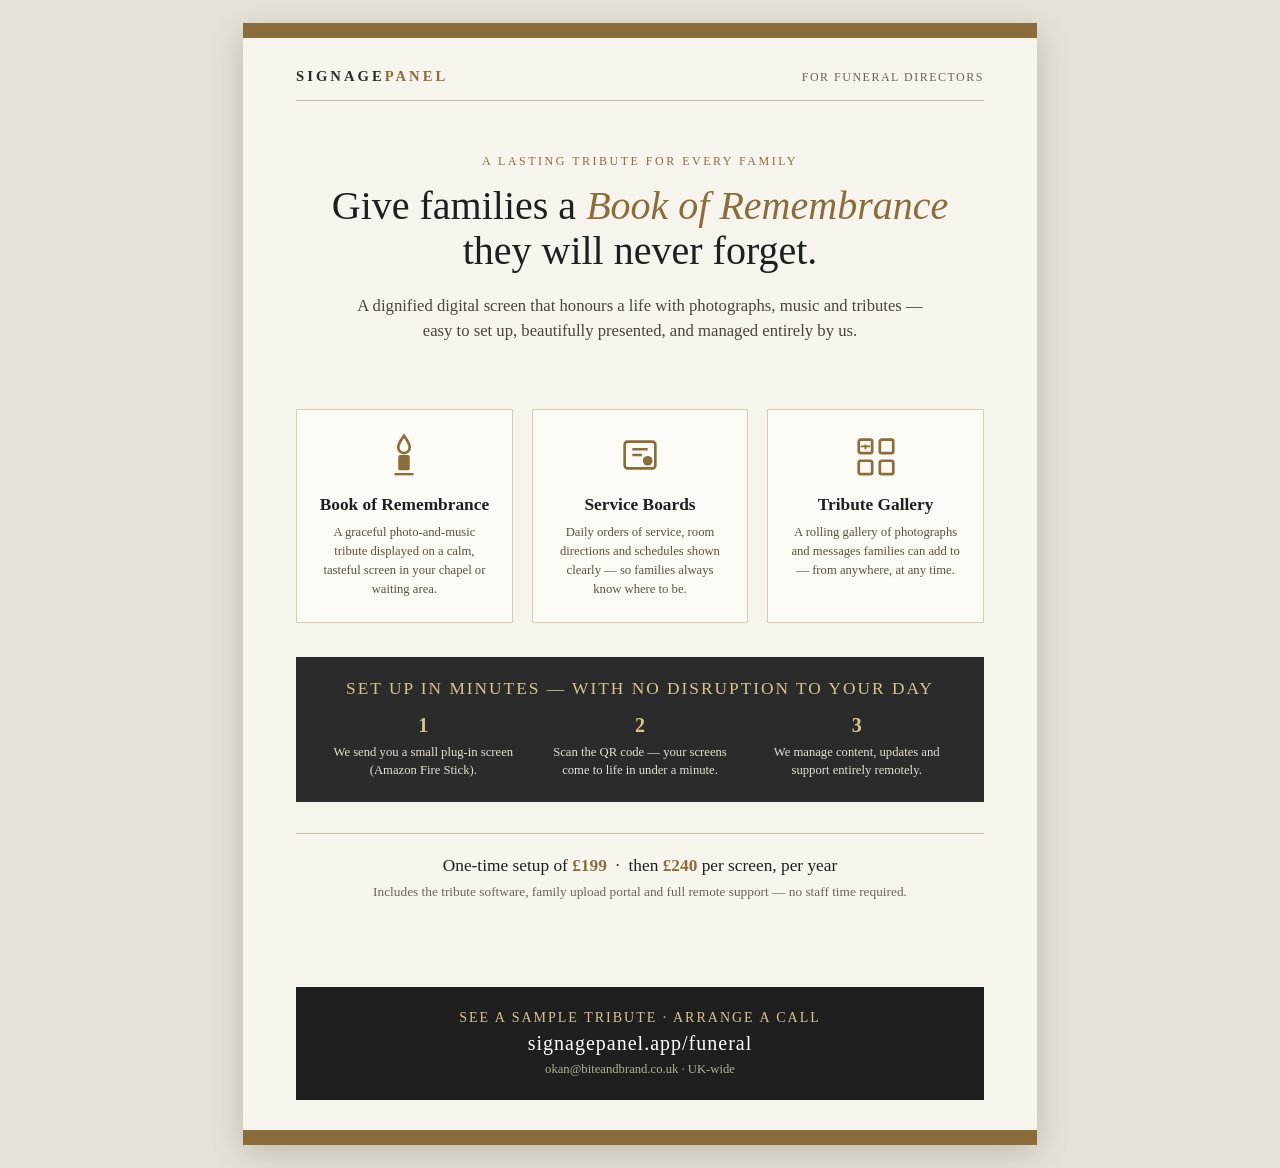
==== public/funeral.html @ acb1e735 "Add funeral directors flyer page + /funeral redirect" ====
<!DOCTYPE html>
<html lang="en">
<head>
<meta charset="UTF-8">
<meta name="viewport" content="width=device-width, initial-scale=1.0">
<title>SignagePanel for Funeral Directors — Digital Book of Remembrance</title>
<style>
  /* ---------- print / page setup ---------- */
  @page { size: A4; margin: 0; }
  * { margin: 0; padding: 0; box-sizing: border-box; }
  html, body { width: 100%; min-height: 100%; background: #E7E2D7; }
  body {
    font-family: Georgia, 'Times New Roman', serif;
    color: #2B2B2B;
    -webkit-print-color-adjust: exact;
    print-color-adjust: exact;
  }
  .page {
    width: 210mm; height: 297mm;
    margin: 0 auto;
    padding: 12mm 14mm;
    display: flex; flex-direction: column;
    position: relative;
    overflow: hidden;
    background: #F7F4EE;
  }

  /* on screen, keep the sheet centered; on paper, remove the backdrop */
  @media screen {
    .page { box-shadow: 0 2mm 8mm rgba(0,0,0,.18); margin-top: 6mm; margin-bottom: 6mm; }
  }

  /* subtle top border ornament */
  .page::before {
    content: '';
    position: absolute; top: 0; left: 0; right: 0;
    height: 4mm; background: #8A6D3B;
  }
  .page::after {
    content: '';
    position: absolute; bottom: 0; left: 0; right: 0;
    height: 4mm; background: #8A6D3B;
  }

  /* ---------- header ---------- */
  .brand {
    display: flex; justify-content: space-between; align-items: baseline;
    border-bottom: 1px solid #C9BCA4;
    padding-bottom: 4mm;
  }
  .brand-left { font-size: 11pt; letter-spacing: 3px; text-transform: uppercase; color: #2B2B2B; font-weight: 700; }
  .brand-left span { color: #8A6D3B; }
  .brand-right { font-size: 9pt; letter-spacing: 1.5px; text-transform: uppercase; color: #6E6455; }

  .hero { text-align: center; padding: 14mm 0 8mm; }
  .eyebrow { font-size: 9pt; letter-spacing: 2.5px; text-transform: uppercase; color: #8A6D3B; margin-bottom: 4mm; }
  h1 {
    font-size: 30pt; font-weight: 400; line-height: 1.12; color: #1F1F1F;
    font-family: Georgia, 'Times New Roman', serif;
  }
  h1 em { font-style: italic; color: #8A6D3B; }
  .sub { margin-top: 5mm; font-size: 12.5pt; line-height: 1.55; color: #4A443A; max-width: 150mm; margin-left: auto; margin-right: auto; }

  /* ---------- feature cards ---------- */
  .cards {
    display: grid; grid-template-columns: 1fr 1fr 1fr; gap: 5mm; margin-top: 9mm;
  }
  .card {
    border: 1px solid #D8CDB6; background: #FCFAF5; padding: 6mm 5mm;
    text-align: center;
  }
  .card-icon { margin-bottom: 3.5mm; }
  .card h3 { font-size: 13pt; font-weight: 700; color: #1F1F1F; margin-bottom: 2mm; }
  .card p { font-size: 9.5pt; line-height: 1.5; color: #5A5243; }

  /* ---------- how it works ---------- */
  .how { margin-top: 9mm; background: #2B2B2B; color: #F7F4EE; padding: 6mm 8mm; }
  .how h2 { font-size: 13pt; letter-spacing: 2px; text-transform: uppercase; color: #D9C391; margin-bottom: 4mm; font-weight: 400; text-align: center; }
  .how-steps { display: grid; grid-template-columns: repeat(3, 1fr); gap: 6mm; text-align: center; }
  .step .num { font-size: 15pt; color: #D9C391; font-weight: 700; }
  .step p { font-size: 9.5pt; line-height: 1.45; color: #E6DFD2; margin-top: 1.5mm; }

  /* ---------- pricing ---------- */
  .price {
    margin-top: 8mm; text-align: center;
    border-top: 1px solid #C9BCA4; padding-top: 6mm;
  }
  .price .line1 { font-size: 13pt; color: #1F1F1F; }
  .price .line1 b { color: #8A6D3B; }
  .price .line2 { margin-top: 2mm; font-size: 10pt; color: #6E6455; }

  /* ---------- footer / cta ---------- */
  .cta {
    margin-top: auto; text-align: center;
    background: #1F1F1F; color: #F7F4EE; padding: 6mm;
  }
  .cta .tag { font-size: 10.5pt; letter-spacing: 2px; text-transform: uppercase; color: #D9C391; }
  .cta .url { font-size: 15pt; color: #FFFFFF; margin-top: 1.5mm; font-family: Georgia, serif; letter-spacing: 1px; }
  .cta .contact { font-size: 9.5pt; color: #B9AE97; margin-top: 2mm; }
</style>
</head>
<body>
<div class="page">

  <div class="brand">
    <div class="brand-left">Signage<span>Panel</span></div>
    <div class="brand-right">for Funeral Directors</div>
  </div>

  <div class="hero">
    <div class="eyebrow">A lasting tribute for every family</div>
    <h1>Give families a <em>Book of Remembrance</em><br>they will never forget.</h1>
    <p class="sub">
      A dignified digital screen that honours a life with photographs, music and
      tributes — easy to set up, beautifully presented, and managed entirely by us.
    </p>
  </div>

  <div class="cards">
    <div class="card">
      <div class="card-icon">
        <!-- candle / flame -->
        <svg width="46" height="46" viewBox="0 0 24 24" fill="none" stroke="#8A6D3B" stroke-width="1.4">
          <path d="M12 2c1.5 2 3 4 3 6a3 3 0 0 1-6 0c0-2 1.5-4 3-6z"/>
          <rect x="9" y="12" width="6" height="8" rx="1" fill="#8A6D3B" stroke="none"/>
          <path d="M7 22h10" stroke="#8A6D3B" stroke-width="1.2"/>
        </svg>
      </div>
      <h3>Book of Remembrance</h3>
      <p>A graceful photo-and-music tribute displayed on a calm, tasteful screen in your chapel or waiting area.</p>
    </div>
    <div class="card">
      <div class="card-icon">
        <!-- service board / frame -->
        <svg width="46" height="46" viewBox="0 0 24 24" fill="none" stroke="#8A6D3B" stroke-width="1.4">
          <rect x="4" y="5" width="16" height="14" rx="1.5"/>
          <path d="M8 9h8M8 12h5"/>
          <circle cx="16" cy="15" r="2.5" fill="#8A6D3B" stroke="none"/>
        </svg>
      </div>
      <h3>Service Boards</h3>
      <p>Daily orders of service, room directions and schedules shown clearly — so families always know where to be.</p>
    </div>
    <div class="card">
      <div class="card-icon">
        <!-- tribute gallery / photo frames -->
        <svg width="46" height="46" viewBox="0 0 24 24" fill="none" stroke="#8A6D3B" stroke-width="1.4">
          <rect x="3" y="4" width="7" height="7" rx="1"/>
          <rect x="14" y="4" width="7" height="7" rx="1"/>
          <rect x="3" y="15" width="7" height="7" rx="1"/>
          <rect x="14" y="15" width="7" height="7" rx="1"/>
          <path d="M6.5 9V6.5M4 7.5h5" stroke="#8A6D3B" stroke-width="1"/>
        </svg>
      </div>
      <h3>Tribute Gallery</h3>
      <p>A rolling gallery of photographs and messages families can add to — from anywhere, at any time.</p>
    </div>
  </div>

  <div class="how">
    <h2>Set up in minutes — with no disruption to your day</h2>
    <div class="how-steps">
      <div class="step">
        <div class="num">1</div>
        <p>We send you a small plug-in screen (Amazon Fire Stick).</p>
      </div>
      <div class="step">
        <div class="num">2</div>
        <p>Scan the QR code — your screens come to life in under a minute.</p>
      </div>
      <div class="step">
        <div class="num">3</div>
        <p>We manage content, updates and support entirely remotely.</p>
      </div>
    </div>
  </div>

  <div class="price">
    <div class="line1">One-time setup of <b>&pound;199</b> &nbsp;·&nbsp; then <b>&pound;240</b> per screen, per year</div>
    <div class="line2">Includes the tribute software, family upload portal and full remote support &mdash; no staff time required.</div>
  </div>

  <div class="cta">
    <div class="tag">See a sample tribute &middot; arrange a call</div>
    <div class="url">signagepanel.app/funeral</div>
    <div class="contact">okan@biteandbrand.co.uk &middot; UK-wide</div>
  </div>

</div>
</body>
</html>
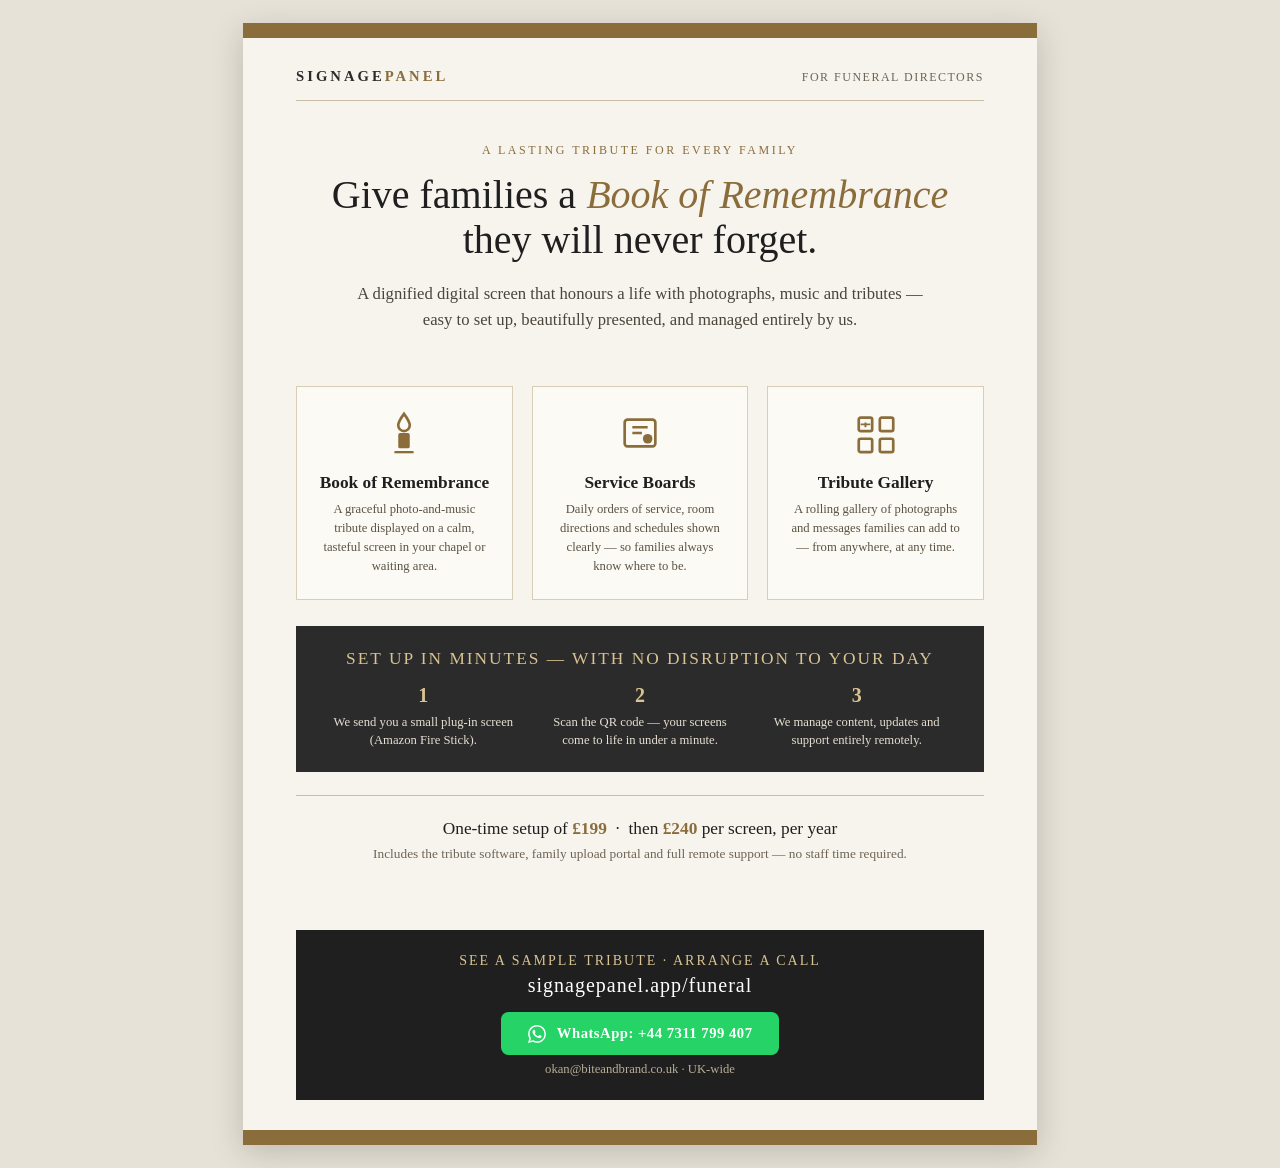
==== commit d20e89b1: "Add WhatsApp contact button to funeral flyer page" ====
--- a/public/funeral.html
+++ b/public/funeral.html
@@ -52,7 +52,7 @@
   .brand-left span { color: #8A6D3B; }
   .brand-right { font-size: 9pt; letter-spacing: 1.5px; text-transform: uppercase; color: #6E6455; }
 
-  .hero { text-align: center; padding: 14mm 0 8mm; }
+  .hero { text-align: center; padding: 11mm 0 7mm; }
   .eyebrow { font-size: 9pt; letter-spacing: 2.5px; text-transform: uppercase; color: #8A6D3B; margin-bottom: 4mm; }
   h1 {
     font-size: 30pt; font-weight: 400; line-height: 1.12; color: #1F1F1F;
@@ -63,7 +63,7 @@
 
   /* ---------- feature cards ---------- */
   .cards {
-    display: grid; grid-template-columns: 1fr 1fr 1fr; gap: 5mm; margin-top: 9mm;
+    display: grid; grid-template-columns: 1fr 1fr 1fr; gap: 5mm; margin-top: 7mm;
   }
   .card {
     border: 1px solid #D8CDB6; background: #FCFAF5; padding: 6mm 5mm;
@@ -74,7 +74,7 @@
   .card p { font-size: 9.5pt; line-height: 1.5; color: #5A5243; }
 
   /* ---------- how it works ---------- */
-  .how { margin-top: 9mm; background: #2B2B2B; color: #F7F4EE; padding: 6mm 8mm; }
+  .how { margin-top: 7mm; background: #2B2B2B; color: #F7F4EE; padding: 6mm 8mm; }
   .how h2 { font-size: 13pt; letter-spacing: 2px; text-transform: uppercase; color: #D9C391; margin-bottom: 4mm; font-weight: 400; text-align: center; }
   .how-steps { display: grid; grid-template-columns: repeat(3, 1fr); gap: 6mm; text-align: center; }
   .step .num { font-size: 15pt; color: #D9C391; font-weight: 700; }
@@ -82,7 +82,7 @@
 
   /* ---------- pricing ---------- */
   .price {
-    margin-top: 8mm; text-align: center;
+    margin-top: 6mm; text-align: center;
     border-top: 1px solid #C9BCA4; padding-top: 6mm;
   }
   .price .line1 { font-size: 13pt; color: #1F1F1F; }
@@ -96,6 +96,15 @@
   }
   .cta .tag { font-size: 10.5pt; letter-spacing: 2px; text-transform: uppercase; color: #D9C391; }
   .cta .url { font-size: 15pt; color: #FFFFFF; margin-top: 1.5mm; font-family: Georgia, serif; letter-spacing: 1px; }
+  .cta .wa {
+    display: inline-flex; align-items: center; justify-content: center; gap: 3mm;
+    margin-top: 4mm;
+    background: #25D366; color: #FFFFFF;
+    font-size: 11pt; font-weight: 700; letter-spacing: 0.5px;
+    padding: 3.2mm 7mm; border-radius: 2mm;
+    text-decoration: none;
+  }
+  .cta .wa svg { flex-shrink: 0; }
   .cta .contact { font-size: 9.5pt; color: #B9AE97; margin-top: 2mm; }
 </style>
 </head>
@@ -183,6 +192,10 @@
   <div class="cta">
     <div class="tag">See a sample tribute &middot; arrange a call</div>
     <div class="url">signagepanel.app/funeral</div>
+    <a class="wa" href="https://wa.me/447311799407" target="_blank" rel="noopener noreferrer">
+      <svg viewBox="0 0 24 24" fill="currentColor" class="wa-icon" width="18" height="18"><path d="M17.472 14.382c-.297-.149-1.758-.867-2.03-.967-.273-.099-.471-.148-.67.15-.197.297-.767.966-.94 1.164-.173.199-.347.223-.644.075-.297-.15-1.255-.463-2.39-1.475-.883-.788-1.48-1.761-1.653-2.059-.173-.297-.018-.458.13-.606.134-.133.298-.347.446-.52.149-.174.198-.298.298-.497.099-.198.05-.371-.025-.52-.075-.149-.669-1.612-.916-2.207-.242-.579-.487-.5-.669-.51-.173-.008-.371-.01-.57-.01-.198 0-.52.074-.792.372-.272.297-1.04 1.016-1.04 2.479 0 1.462 1.065 2.875 1.213 3.074.149.198 2.096 3.2 5.077 4.487.709.306 1.262.489 1.694.625.712.227 1.36.195 1.871.118.571-.085 1.758-.719 2.006-1.413.248-.694.248-1.289.173-1.413-.074-.124-.272-.198-.57-.347m-5.421 7.403h-.004a9.87 9.87 0 01-5.031-1.378l-.361-.214-3.741.982.998-3.648-.235-.374a9.86 9.86 0 01-1.51-5.26c.001-5.45 4.436-9.884 9.888-9.884 2.64 0 5.122 1.03 6.988 2.898a9.825 9.825 0 012.893 6.994c-.003 5.45-4.437 9.884-9.885 9.884m8.413-18.297A11.815 11.815 0 0012.05 0C5.495 0 .16 5.335.157 11.892c0 2.096.547 4.142 1.588 5.945L.057 24l6.305-1.654a11.882 11.882 0 005.683 1.448h.005c6.554 0 11.89-5.335 11.893-11.893a11.821 11.821 0 00-3.48-8.413z"/></svg>
+      WhatsApp: +44 7311 799 407
+    </a>
     <div class="contact">okan@biteandbrand.co.uk &middot; UK-wide</div>
   </div>
 
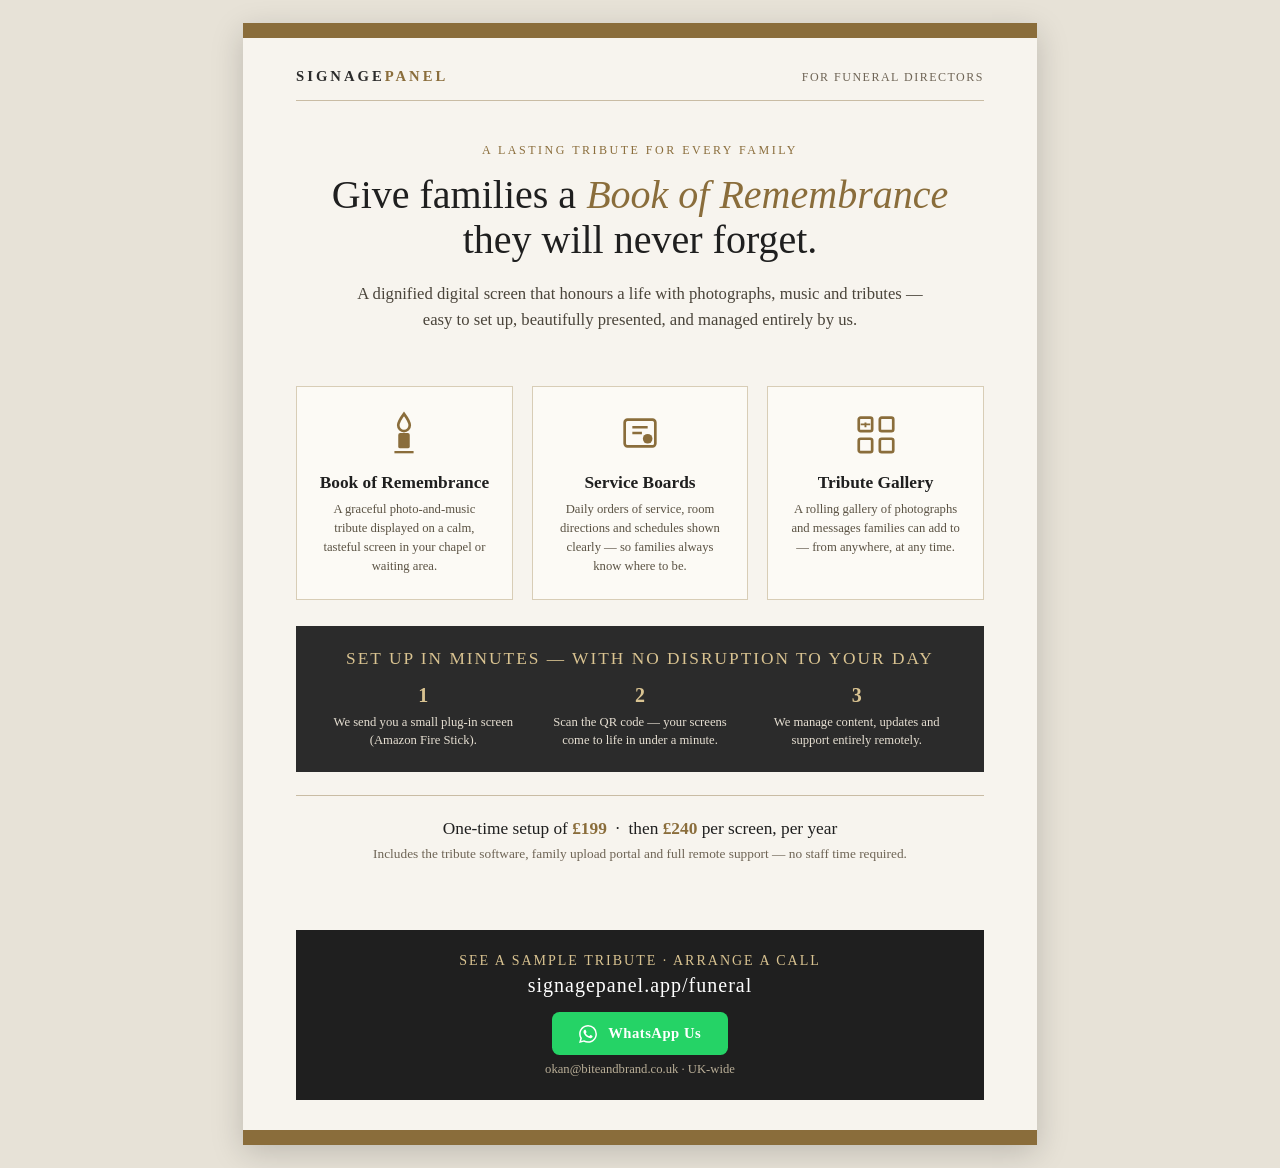
==== commit 12b95ca5: "Hide phone number on funeral flyer WhatsApp button" ====
--- a/public/funeral.html
+++ b/public/funeral.html
@@ -194,7 +194,7 @@
     <div class="url">signagepanel.app/funeral</div>
     <a class="wa" href="https://wa.me/447311799407" target="_blank" rel="noopener noreferrer">
       <svg viewBox="0 0 24 24" fill="currentColor" class="wa-icon" width="18" height="18"><path d="M17.472 14.382c-.297-.149-1.758-.867-2.03-.967-.273-.099-.471-.148-.67.15-.197.297-.767.966-.94 1.164-.173.199-.347.223-.644.075-.297-.15-1.255-.463-2.39-1.475-.883-.788-1.48-1.761-1.653-2.059-.173-.297-.018-.458.13-.606.134-.133.298-.347.446-.52.149-.174.198-.298.298-.497.099-.198.05-.371-.025-.52-.075-.149-.669-1.612-.916-2.207-.242-.579-.487-.5-.669-.51-.173-.008-.371-.01-.57-.01-.198 0-.52.074-.792.372-.272.297-1.04 1.016-1.04 2.479 0 1.462 1.065 2.875 1.213 3.074.149.198 2.096 3.2 5.077 4.487.709.306 1.262.489 1.694.625.712.227 1.36.195 1.871.118.571-.085 1.758-.719 2.006-1.413.248-.694.248-1.289.173-1.413-.074-.124-.272-.198-.57-.347m-5.421 7.403h-.004a9.87 9.87 0 01-5.031-1.378l-.361-.214-3.741.982.998-3.648-.235-.374a9.86 9.86 0 01-1.51-5.26c.001-5.45 4.436-9.884 9.888-9.884 2.64 0 5.122 1.03 6.988 2.898a9.825 9.825 0 012.893 6.994c-.003 5.45-4.437 9.884-9.885 9.884m8.413-18.297A11.815 11.815 0 0012.05 0C5.495 0 .16 5.335.157 11.892c0 2.096.547 4.142 1.588 5.945L.057 24l6.305-1.654a11.882 11.882 0 005.683 1.448h.005c6.554 0 11.89-5.335 11.893-11.893a11.821 11.821 0 00-3.48-8.413z"/></svg>
-      WhatsApp: +44 7311 799 407
+      WhatsApp Us
     </a>
     <div class="contact">okan@biteandbrand.co.uk &middot; UK-wide</div>
   </div>
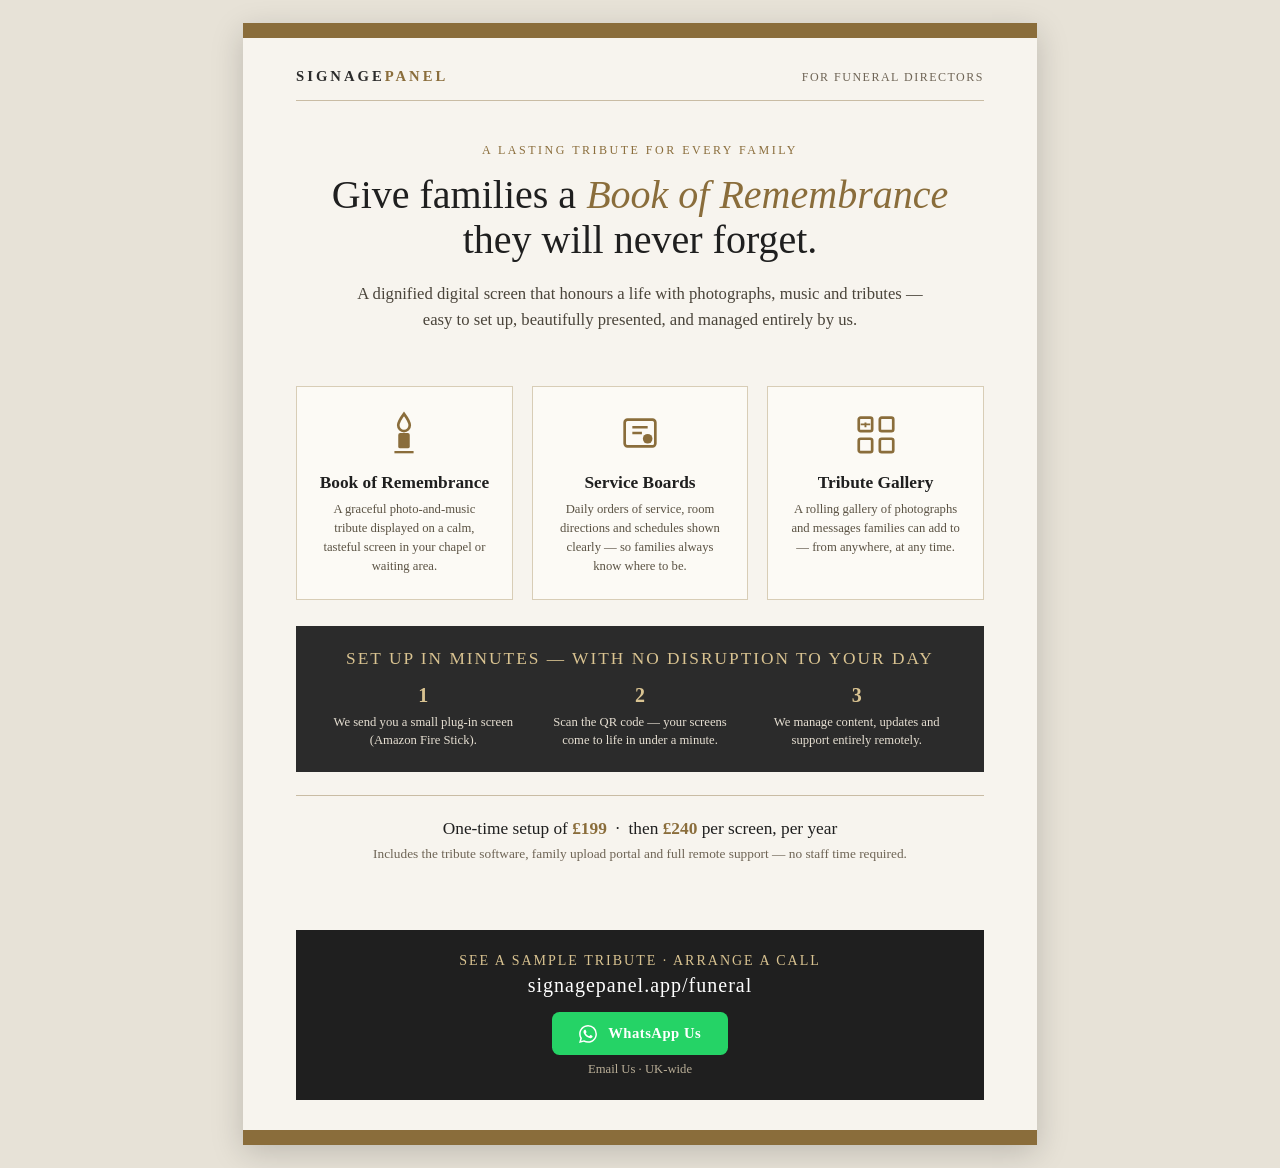
==== commit 345fbc25: "Hide email on funeral flyer, show Email Us link instead" ====
--- a/public/funeral.html
+++ b/public/funeral.html
@@ -106,6 +106,7 @@
   }
   .cta .wa svg { flex-shrink: 0; }
   .cta .contact { font-size: 9.5pt; color: #B9AE97; margin-top: 2mm; }
+  .cta .email-link { color: #B9AE97; text-decoration: none; }
 </style>
 </head>
 <body>
@@ -196,7 +197,7 @@
       <svg viewBox="0 0 24 24" fill="currentColor" class="wa-icon" width="18" height="18"><path d="M17.472 14.382c-.297-.149-1.758-.867-2.03-.967-.273-.099-.471-.148-.67.15-.197.297-.767.966-.94 1.164-.173.199-.347.223-.644.075-.297-.15-1.255-.463-2.39-1.475-.883-.788-1.48-1.761-1.653-2.059-.173-.297-.018-.458.13-.606.134-.133.298-.347.446-.52.149-.174.198-.298.298-.497.099-.198.05-.371-.025-.52-.075-.149-.669-1.612-.916-2.207-.242-.579-.487-.5-.669-.51-.173-.008-.371-.01-.57-.01-.198 0-.52.074-.792.372-.272.297-1.04 1.016-1.04 2.479 0 1.462 1.065 2.875 1.213 3.074.149.198 2.096 3.2 5.077 4.487.709.306 1.262.489 1.694.625.712.227 1.36.195 1.871.118.571-.085 1.758-.719 2.006-1.413.248-.694.248-1.289.173-1.413-.074-.124-.272-.198-.57-.347m-5.421 7.403h-.004a9.87 9.87 0 01-5.031-1.378l-.361-.214-3.741.982.998-3.648-.235-.374a9.86 9.86 0 01-1.51-5.26c.001-5.45 4.436-9.884 9.888-9.884 2.64 0 5.122 1.03 6.988 2.898a9.825 9.825 0 012.893 6.994c-.003 5.45-4.437 9.884-9.885 9.884m8.413-18.297A11.815 11.815 0 0012.05 0C5.495 0 .16 5.335.157 11.892c0 2.096.547 4.142 1.588 5.945L.057 24l6.305-1.654a11.882 11.882 0 005.683 1.448h.005c6.554 0 11.89-5.335 11.893-11.893a11.821 11.821 0 00-3.48-8.413z"/></svg>
       WhatsApp Us
     </a>
-    <div class="contact">okan@biteandbrand.co.uk &middot; UK-wide</div>
+    <div class="contact"><a href="mailto:okan@biteandbrand.co.uk" class="email-link">Email Us</a> &middot; UK-wide</div>
   </div>
 
 </div>
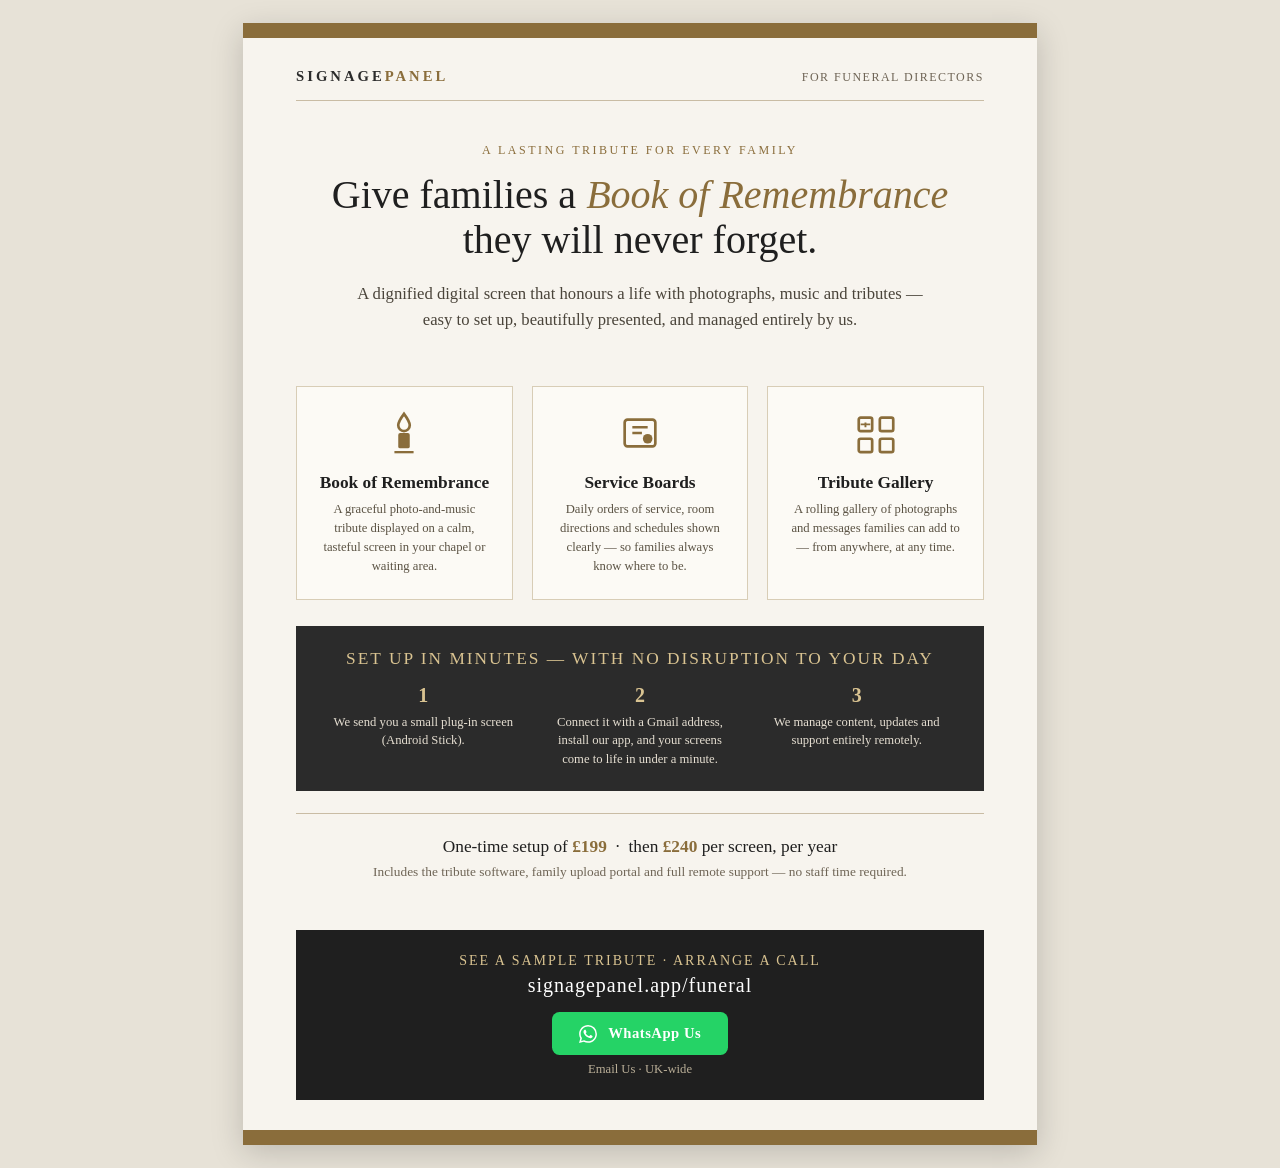
==== commit e07aadc1: "Switch funeral flyer from Amazon Fire Stick to Android Stick" ====
--- a/public/funeral.html
+++ b/public/funeral.html
@@ -172,11 +172,11 @@
     <div class="how-steps">
       <div class="step">
         <div class="num">1</div>
-        <p>We send you a small plug-in screen (Amazon Fire Stick).</p>
+        <p>We send you a small plug-in screen (Android Stick).</p>
       </div>
       <div class="step">
         <div class="num">2</div>
-        <p>Scan the QR code — your screens come to life in under a minute.</p>
+        <p>Connect it with a Gmail address, install our app, and your screens come to life in under a minute.</p>
       </div>
       <div class="step">
         <div class="num">3</div>
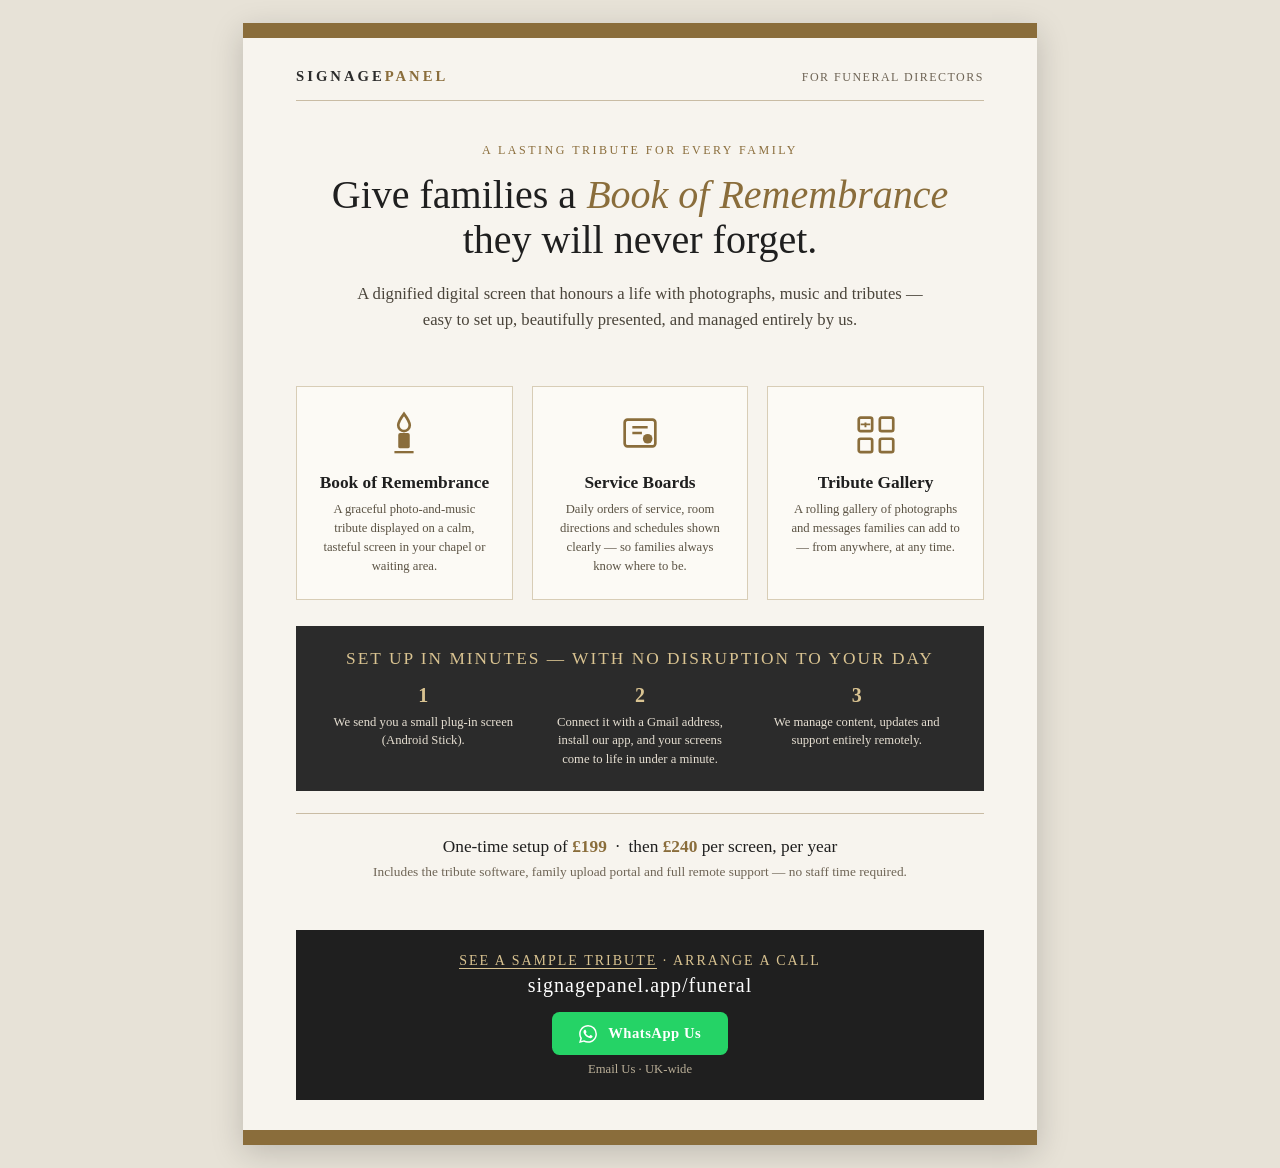
==== commit a283d285: "Add sample tribute screens for funeral directors (3 demos + gallery)" ====
--- a/public/funeral.html
+++ b/public/funeral.html
@@ -95,6 +95,8 @@
     background: #1F1F1F; color: #F7F4EE; padding: 6mm;
   }
   .cta .tag { font-size: 10.5pt; letter-spacing: 2px; text-transform: uppercase; color: #D9C391; }
+  .cta .sample-link { color: #D9C391; text-decoration: none; border-bottom: 1px solid #D9C391; }
+  .cta .sample-link:hover { color: #FFFFFF; border-color: #FFFFFF; }
   .cta .url { font-size: 15pt; color: #FFFFFF; margin-top: 1.5mm; font-family: Georgia, serif; letter-spacing: 1px; }
   .cta .wa {
     display: inline-flex; align-items: center; justify-content: center; gap: 3mm;
@@ -191,7 +193,7 @@
   </div>
 
   <div class="cta">
-    <div class="tag">See a sample tribute &middot; arrange a call</div>
+    <div class="tag"><a href="/samples/" class="sample-link">See a sample tribute</a> &middot; arrange a call</div>
     <div class="url">signagepanel.app/funeral</div>
     <a class="wa" href="https://wa.me/447311799407" target="_blank" rel="noopener noreferrer">
       <svg viewBox="0 0 24 24" fill="currentColor" class="wa-icon" width="18" height="18"><path d="M17.472 14.382c-.297-.149-1.758-.867-2.03-.967-.273-.099-.471-.148-.67.15-.197.297-.767.966-.94 1.164-.173.199-.347.223-.644.075-.297-.15-1.255-.463-2.39-1.475-.883-.788-1.48-1.761-1.653-2.059-.173-.297-.018-.458.13-.606.134-.133.298-.347.446-.52.149-.174.198-.298.298-.497.099-.198.05-.371-.025-.52-.075-.149-.669-1.612-.916-2.207-.242-.579-.487-.5-.669-.51-.173-.008-.371-.01-.57-.01-.198 0-.52.074-.792.372-.272.297-1.04 1.016-1.04 2.479 0 1.462 1.065 2.875 1.213 3.074.149.198 2.096 3.2 5.077 4.487.709.306 1.262.489 1.694.625.712.227 1.36.195 1.871.118.571-.085 1.758-.719 2.006-1.413.248-.694.248-1.289.173-1.413-.074-.124-.272-.198-.57-.347m-5.421 7.403h-.004a9.87 9.87 0 01-5.031-1.378l-.361-.214-3.741.982.998-3.648-.235-.374a9.86 9.86 0 01-1.51-5.26c.001-5.45 4.436-9.884 9.888-9.884 2.64 0 5.122 1.03 6.988 2.898a9.825 9.825 0 012.893 6.994c-.003 5.45-4.437 9.884-9.885 9.884m8.413-18.297A11.815 11.815 0 0012.05 0C5.495 0 .16 5.335.157 11.892c0 2.096.547 4.142 1.588 5.945L.057 24l6.305-1.654a11.882 11.882 0 005.683 1.448h.005c6.554 0 11.89-5.335 11.893-11.893a11.821 11.821 0 00-3.48-8.413z"/></svg>
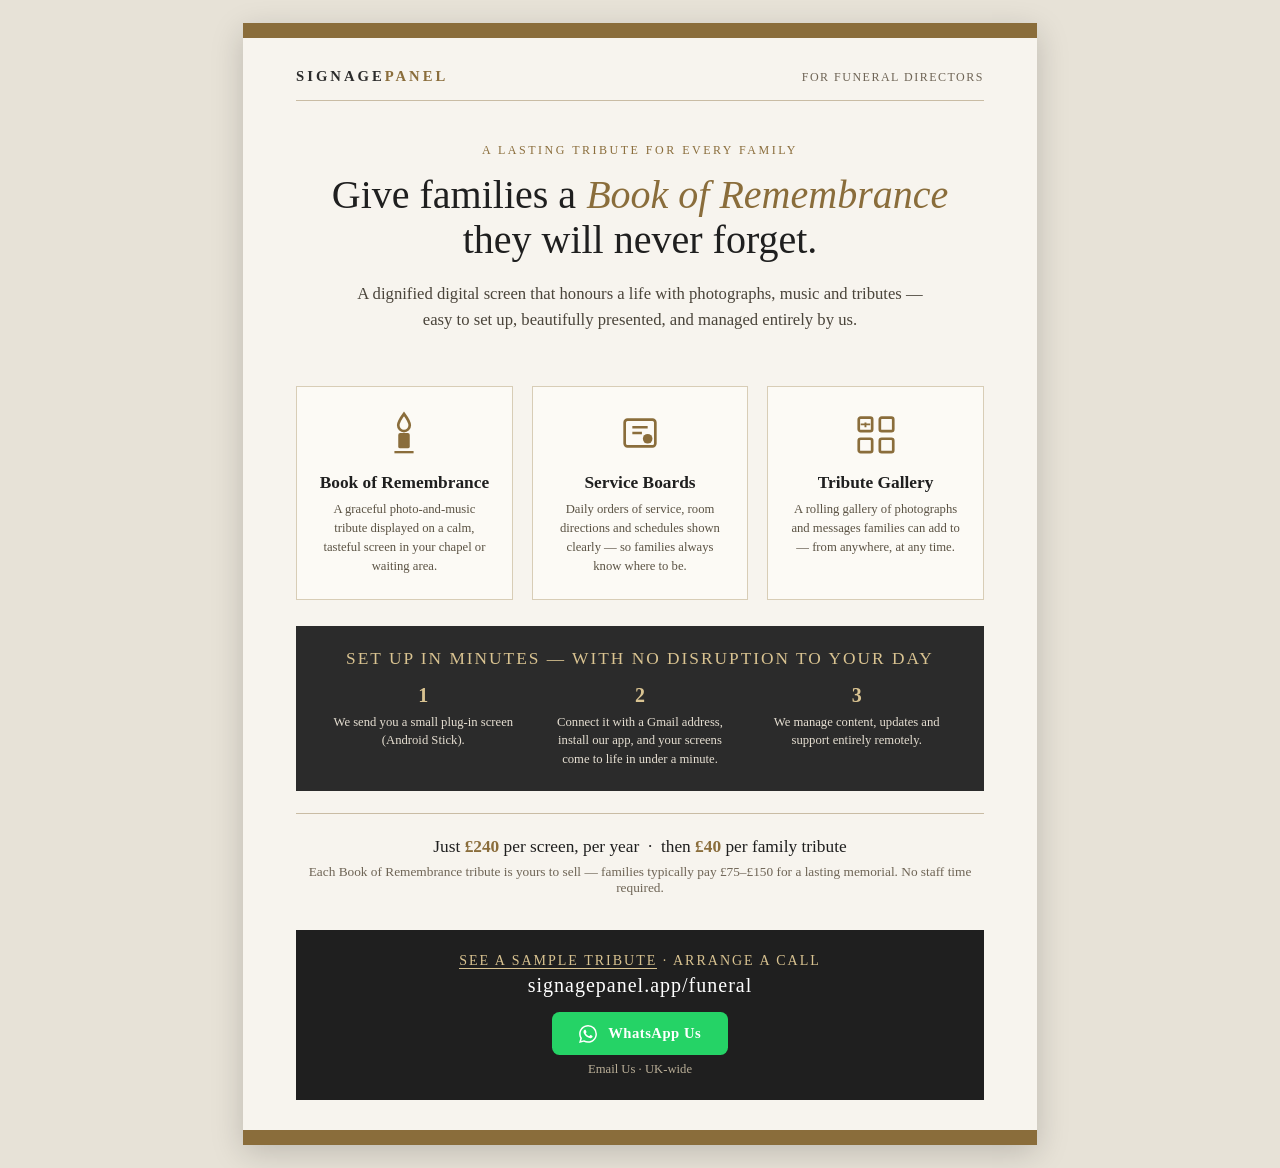
==== commit 17ecaad4: "Update funeral pricing: £240/yr + £40 per tribute (remove £199 setup)" ====
--- a/public/funeral.html
+++ b/public/funeral.html
@@ -188,8 +188,8 @@
   </div>
 
   <div class="price">
-    <div class="line1">One-time setup of <b>&pound;199</b> &nbsp;·&nbsp; then <b>&pound;240</b> per screen, per year</div>
-    <div class="line2">Includes the tribute software, family upload portal and full remote support &mdash; no staff time required.</div>
+    <div class="line1">Just <b>&pound;240</b> per screen, per year &nbsp;·&nbsp; then <b>&pound;40</b> per family tribute</div>
+    <div class="line2">Each Book of Remembrance tribute is yours to sell &mdash; families typically pay &pound;75&ndash;&pound;150 for a lasting memorial. No staff time required.</div>
   </div>
 
   <div class="cta">
